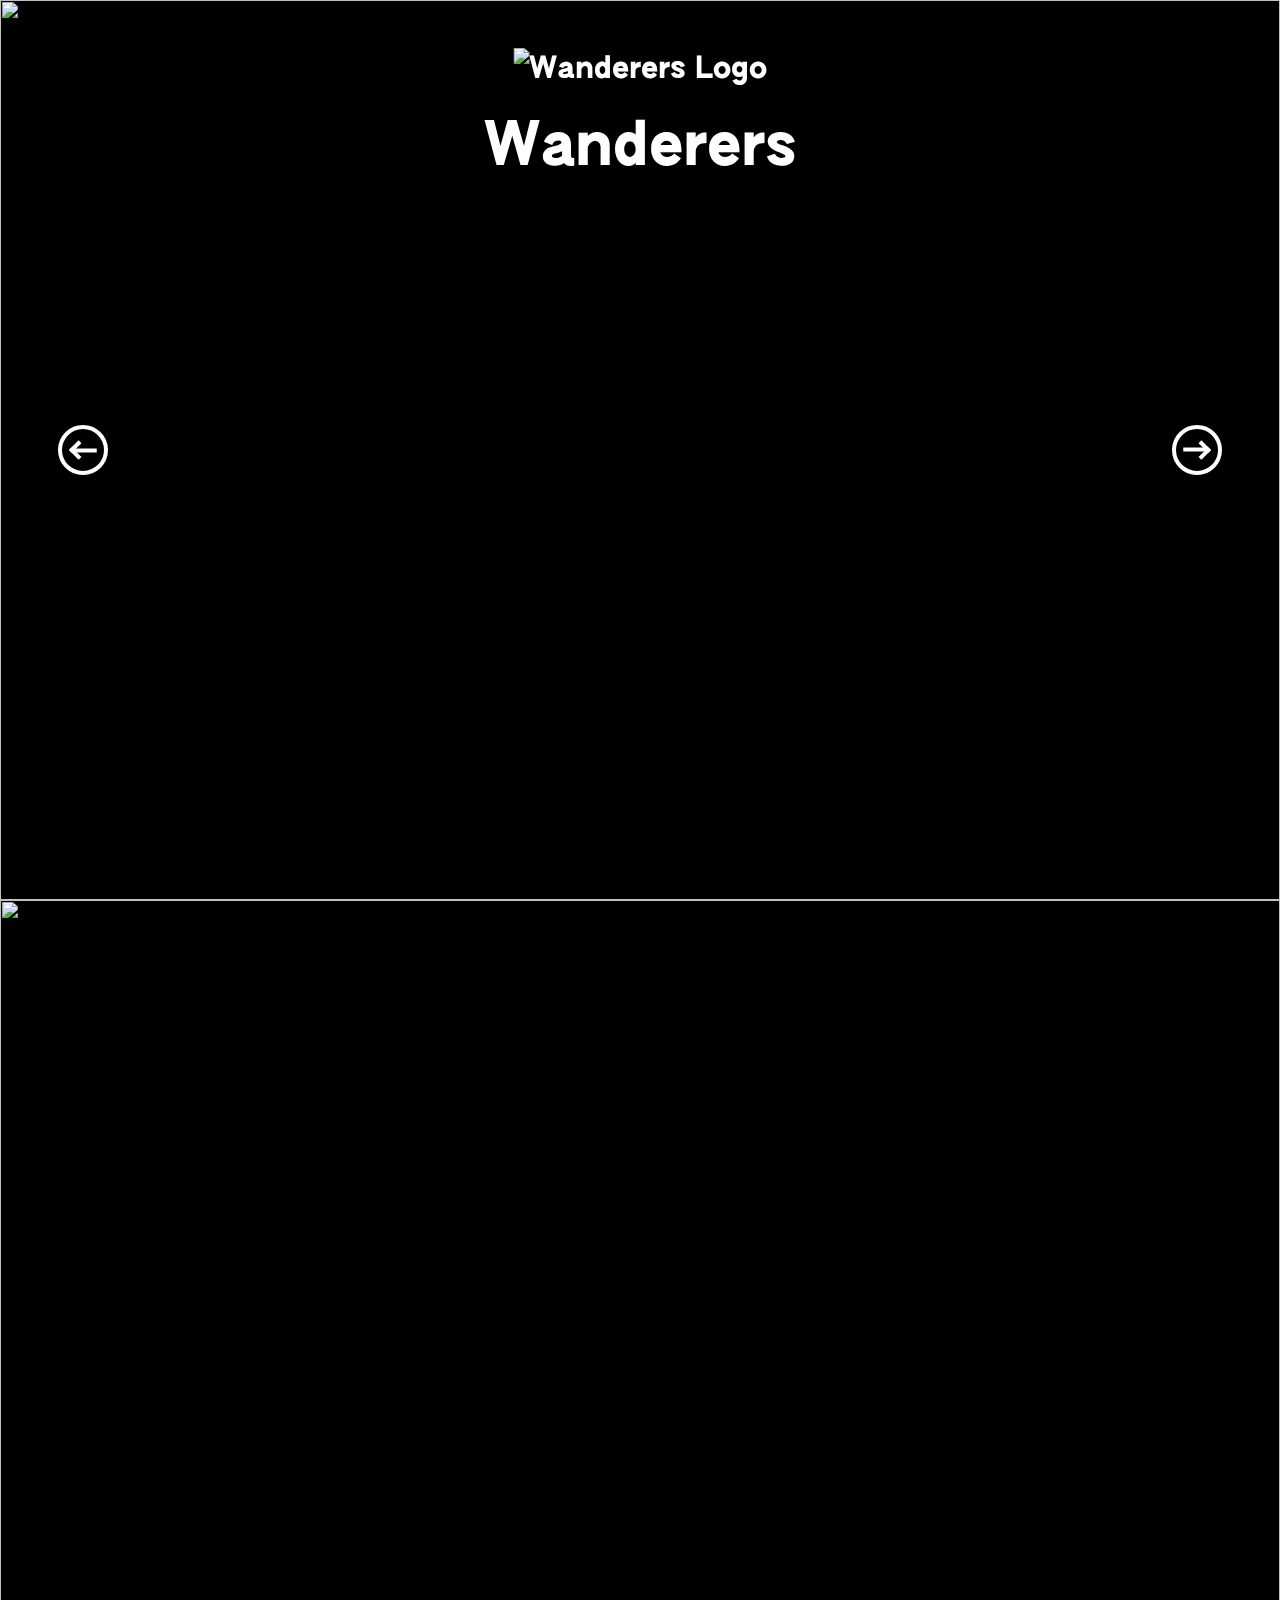
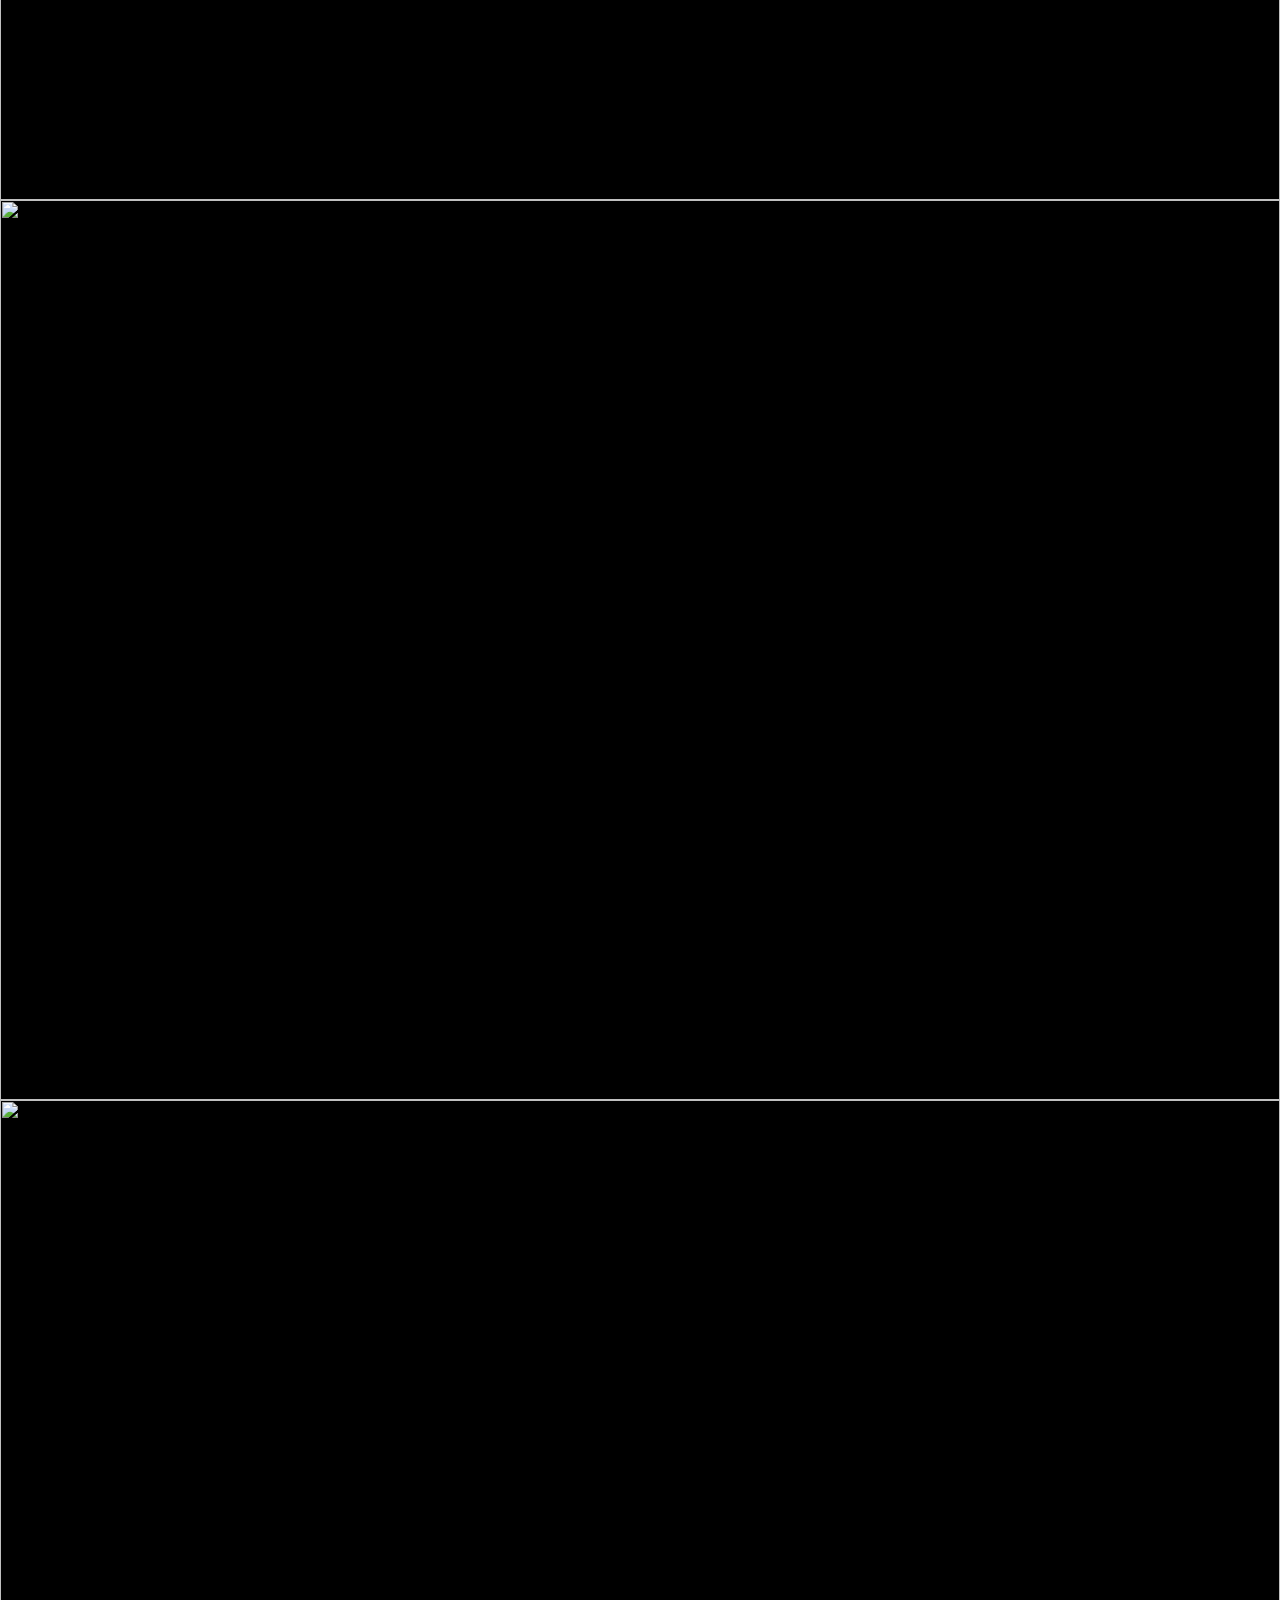
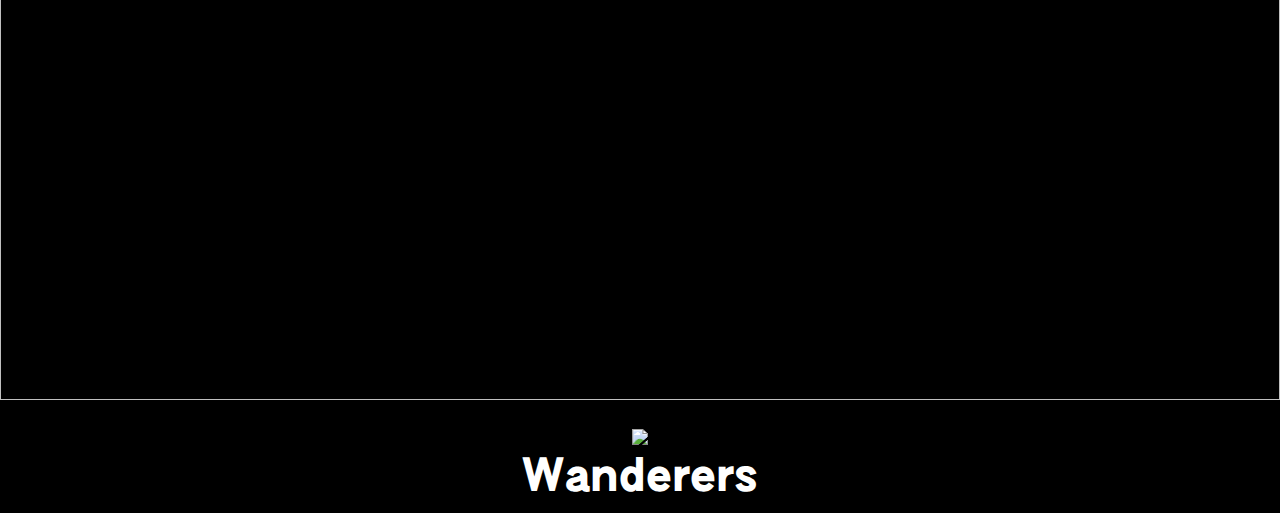
==== iceland.html @ d86fb01b "added all files" ====
<!DOCTYPE html>
<html>
  <head>
    <meta charset="utf-8" />
    <meta name="viewport" content="width=device-width, initial-scale=1" />

    <title>Iceland – Wanderers</title>

    <link href="_base.css" rel="stylesheet" />
    <link href="style.css" rel="stylesheet" />
  </head>
  <body>
    <main data-barba="wrapper">
      <article data-barba="container" data-title="Iceland">
        <header>
          <img src="logo.svg" alt="Wanderers Logo" />
          <h1>Wanderers</h1>
        </header>

        <a href="/hongkong.html" class="previous">
          <span>Previous</span>
        </a>

        <a href="/" class="next">
          <span>Next</span>
        </a>

        <div class="photos">
          <img src="iceland-1.jpg" />
          <img src="iceland-2.jpg" />
          <img src="iceland-3.jpg" />
          <img src="iceland-4.jpg" />
        </div>
      </article>
    </main>   
    <script src="barba.js"></script>
    <script src="barba-prefetch.js"></script>
    <script src="gsap.js"></script>
    <script src="scripts.js"></script>
  </body>
</html>
---- _base.css ----
img, iframe {
  vertical-align: bottom;
  max-width: 100%;
}

* {
  -webkit-box-sizing: border-box;
  -moz-box-sizing: border-box;
  box-sizing: border-box;
  -webkit-font-smoothing: antialiased;
  text-rendering: optimizeLegibility;
  margin:0;
  padding:0;
}
---- style.css ----
@font-face {
  font-family: Authentic Sans;
  src: url(authentic-sans-150.woff2), url(authentic-sans-150.woff);
}

@keyframes spin {
  0% { 
    transform: rotate(0);
  }
  100% {
    transform: rotate(360deg);
  }
}

body {
  font-family: Authentic Sans, Arial;
  font-size: 30px;
  line-height: 1.5;
  text-align: center;

  background-color: #000000;
  color: #ffffff;
}

header {
  position: fixed;
  top: 48px;
  left: 50%;
  transform: translate(-50%, 0);
  z-index: 1;
}

header img {
  animation: spin 30s infinite linear;
}

header h1 {
  margin: 10px 0 0 0;
}

a.previous, a.next {
  position: fixed;
  top: 50%;
  width: 70px;
  height: 70px;
  transform: translate(0, -50%);
  transition: left 0.25s, right 0.25s, width 0.25s;
  background-repeat: no-repeat;
  background-position: center center;
  background-size: auto 50px;
  z-index: 1;
}

a.previous {
  left: 48px;
  background-image: url(images/arrow-left.svg);
}

a.next {
  right: 48px;
  background-image: url(images/arrow-right.svg);
}

a.previous:hover {
  left: 28px;
  width: 90px;
}

a.next:hover {
  right: 28px;
  width: 90px
}

a.previous span, a.next span {
  display: none;
}

.photos img {
  position: -webkit-sticky;
  position: sticky;
  top: 0;
  width: 100%;
  height: 100vh;
  object-fit: cover;
}
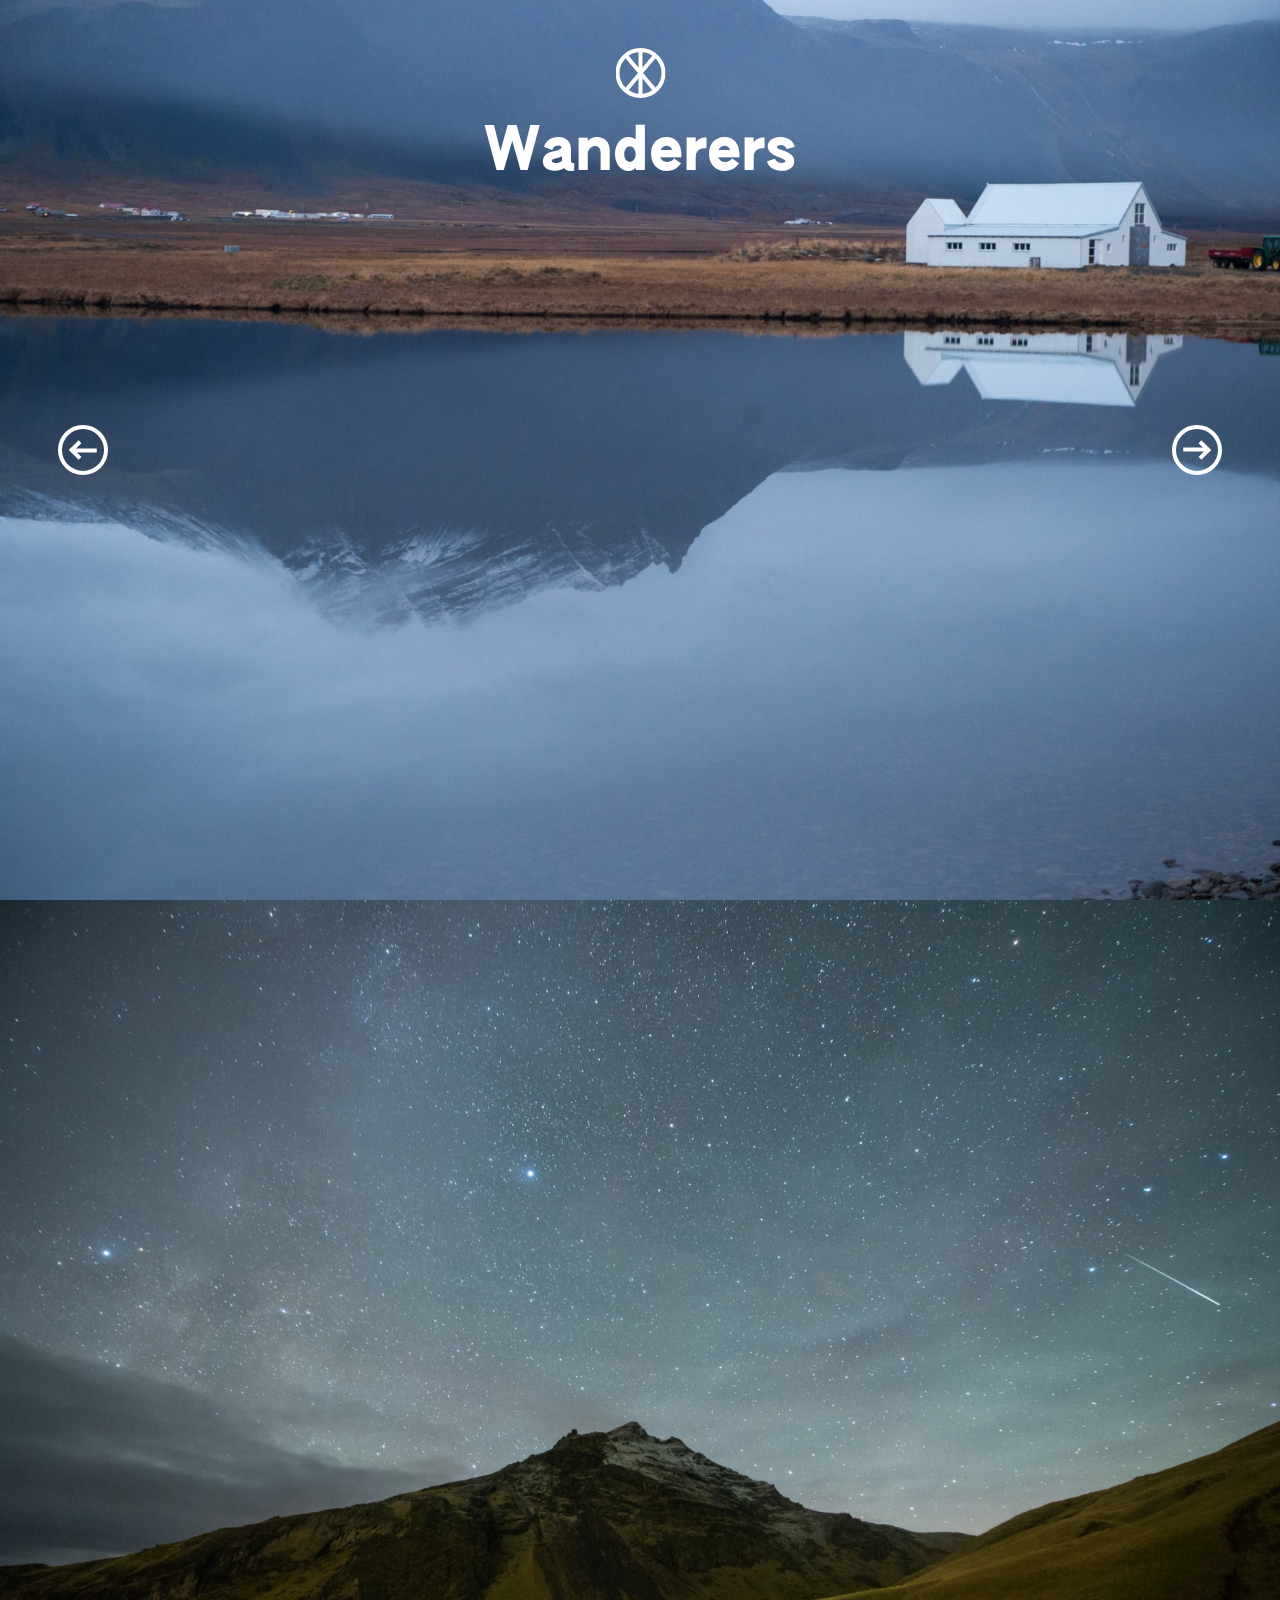
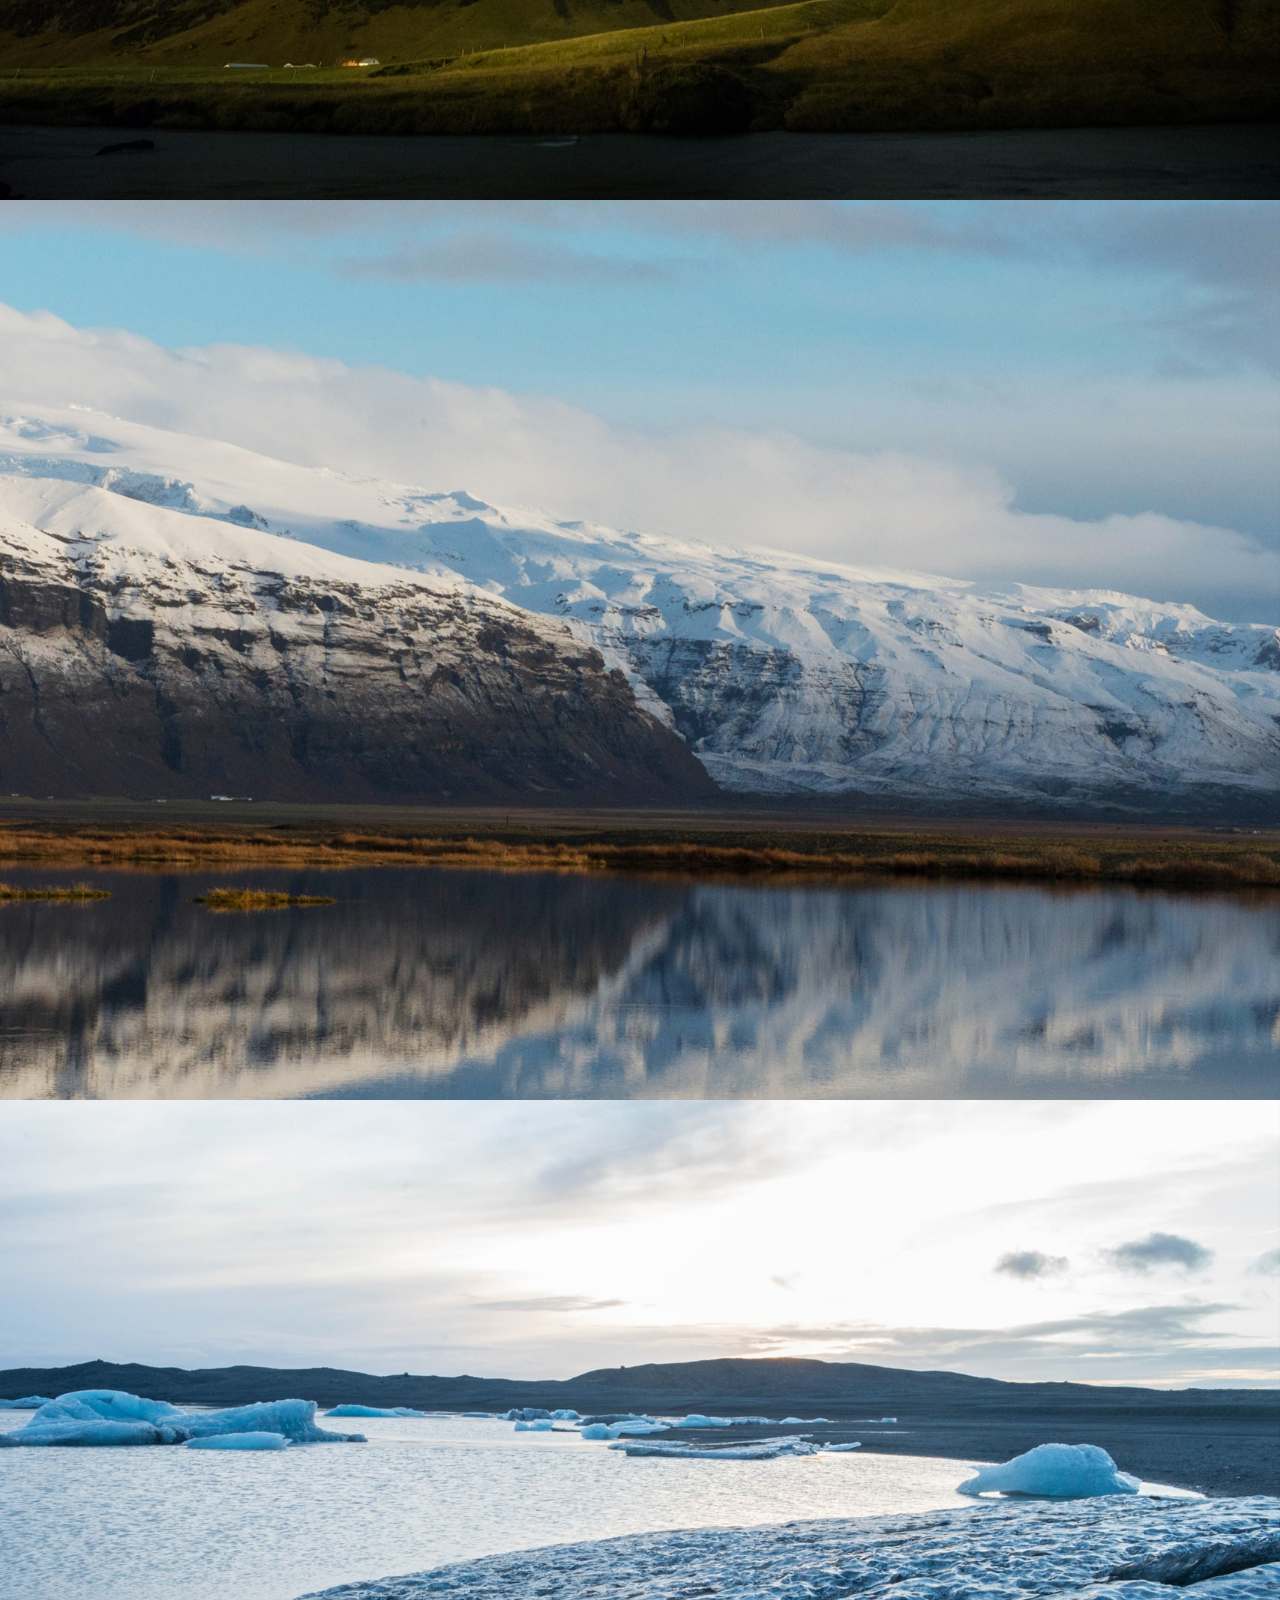
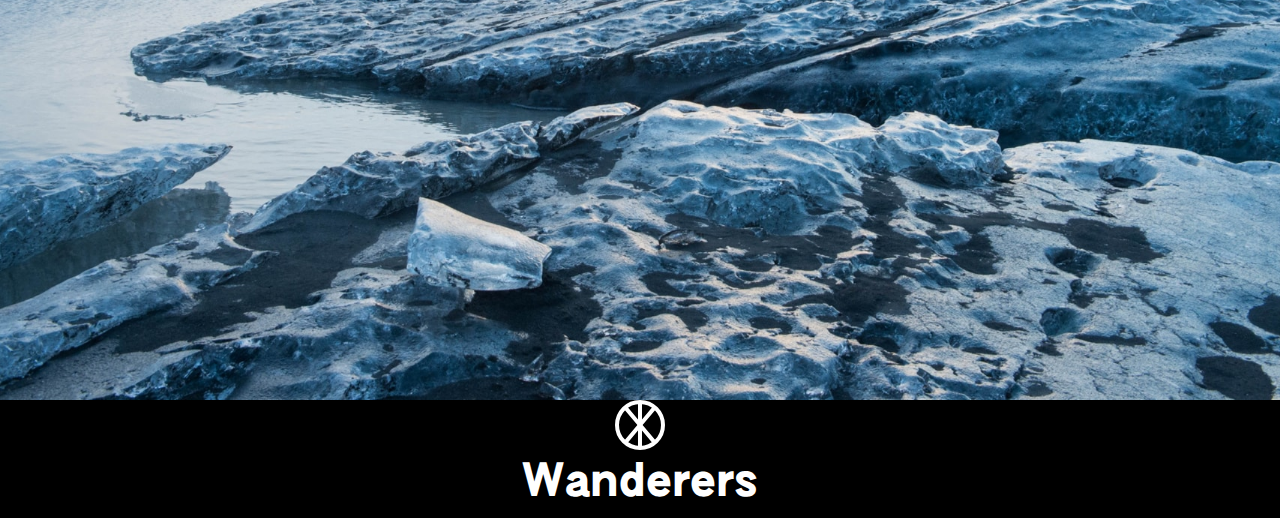
==== commit 2fa038cb: "minor changes" ====
--- a/iceland.html
+++ b/iceland.html
@@ -13,7 +13,7 @@
     <main data-barba="wrapper">
       <article data-barba="container" data-title="Iceland">
         <header>
-          <img src="logo.svg" alt="Wanderers Logo" />
+          <img src="images/logo.svg" alt="Wanderers Logo" />
           <h1>Wanderers</h1>
         </header>
 
@@ -26,10 +26,10 @@
         </a>
 
         <div class="photos">
-          <img src="iceland-1.jpg" />
-          <img src="iceland-2.jpg" />
-          <img src="iceland-3.jpg" />
-          <img src="iceland-4.jpg" />
+          <img src="images/iceland-1.jpg" />
+          <img src="images/iceland-2.jpg" />
+          <img src="images/iceland-3.jpg" />
+          <img src="images/iceland-4.jpg" />
         </div>
       </article>
     </main>   
